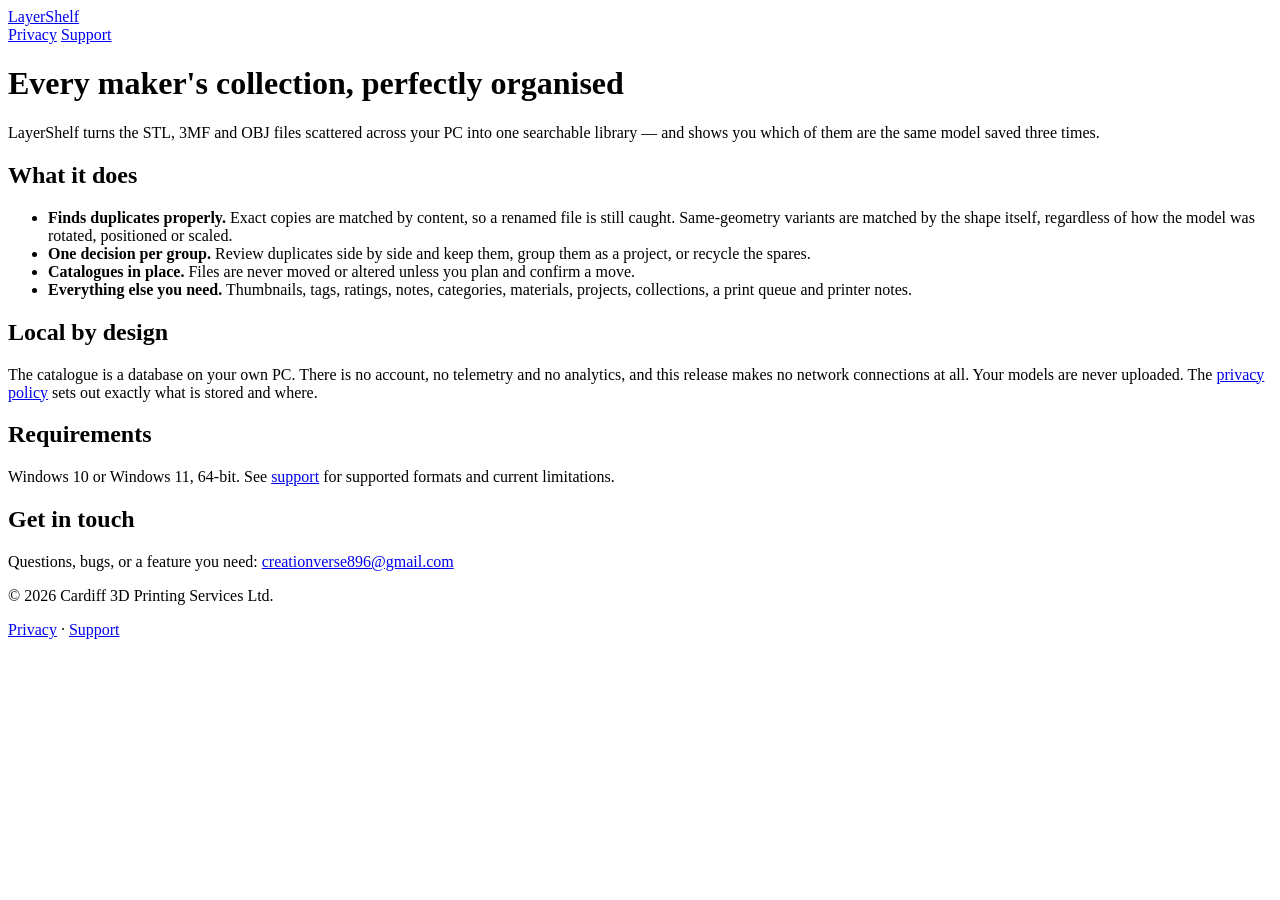
==== index.html @ f925137b "Create index.html" ====
<!DOCTYPE html>
<html lang="en-GB">
<head>
<meta charset="utf-8">
<meta name="viewport" content="width=device-width, initial-scale=1">
<title>LayerShelf — every maker's collection perfectly organised</title>
<meta name="description" content="LayerShelf catalogues the 3D print models already on your PC: searchable, with duplicate and same-geometry detection. Local only, no account, no uploads.">
<link rel="stylesheet" href="styles.css">
</head>
<body>
<header class="site">
  <div class="wrap">
    <a class="brand" href="index.html">LayerShelf</a>
    <nav>
      <a href="privacy.html">Privacy</a>
      <a href="support.html">Support</a>
    </nav>
  </div>
</header>

<main class="wrap">
  <h1>Every maker's collection, perfectly organised</h1>
  <p class="lede">LayerShelf turns the STL, 3MF and OBJ files scattered across your PC into one searchable
    library — and shows you which of them are the same model saved three times.</p>

  <h2>What it does</h2>
  <ul>
    <li><strong>Finds duplicates properly.</strong> Exact copies are matched by content, so a renamed file is
      still caught. Same-geometry variants are matched by the shape itself, regardless of how the model was
      rotated, positioned or scaled.</li>
    <li><strong>One decision per group.</strong> Review duplicates side by side and keep them, group them as a
      project, or recycle the spares.</li>
    <li><strong>Catalogues in place.</strong> Files are never moved or altered unless you plan and confirm a move.</li>
    <li><strong>Everything else you need.</strong> Thumbnails, tags, ratings, notes, categories, materials,
      projects, collections, a print queue and printer notes.</li>
  </ul>

  <h2>Local by design</h2>
  <p>The catalogue is a database on your own PC. There is no account, no telemetry and no analytics, and this
    release makes no network connections at all. Your models are never uploaded.
    The <a href="privacy.html">privacy policy</a> sets out exactly what is stored and where.</p>

  <h2>Requirements</h2>
  <p>Windows 10 or Windows 11, 64-bit. See <a href="support.html">support</a> for supported formats and current
    limitations.</p>

  <h2>Get in touch</h2>
  <p>Questions, bugs, or a feature you need: <a href="mailto:creationverse896@gmail.com">creationverse896@gmail.com</a></p>
</main>

<footer class="site">
  <div class="wrap">
    <p>© 2026 Cardiff 3D Printing Services Ltd.</p>
    <p><a href="privacy.html">Privacy</a> · <a href="support.html">Support</a></p>
  </div>
</footer>
</body>
</html>
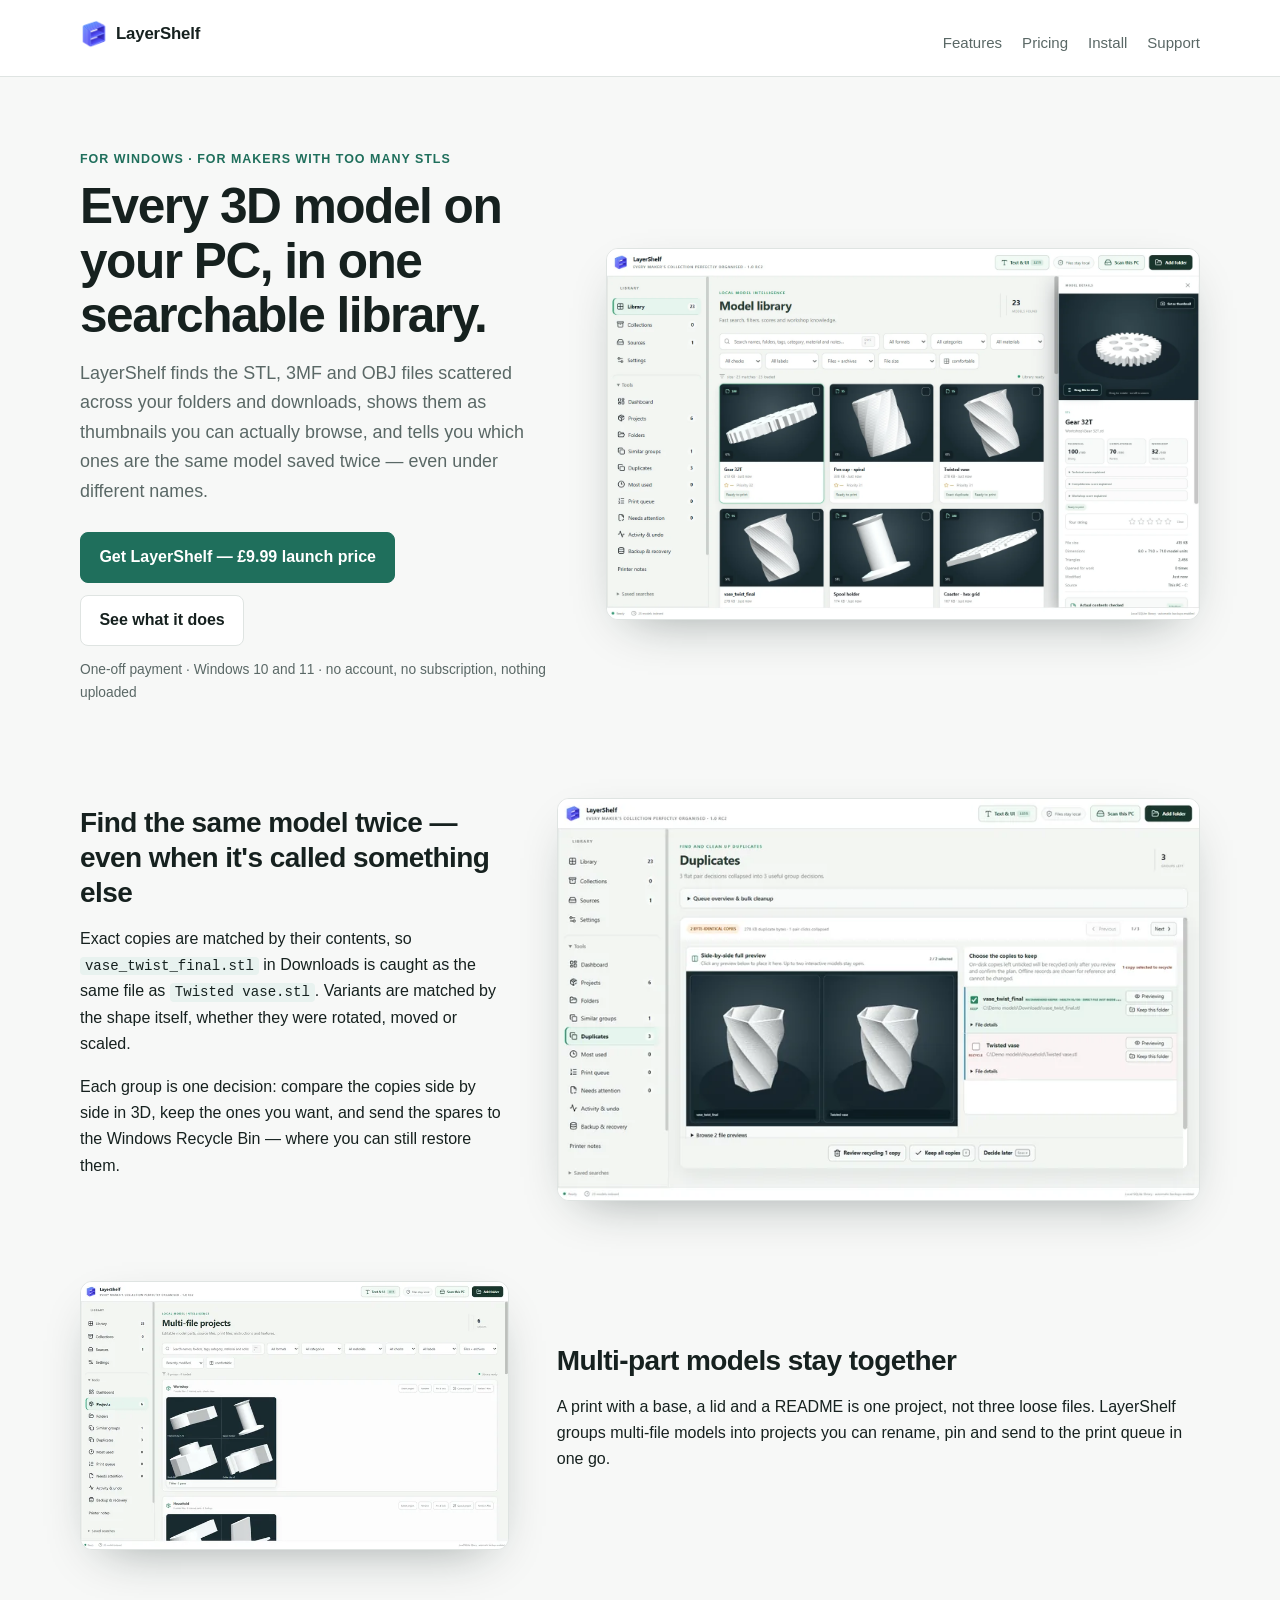
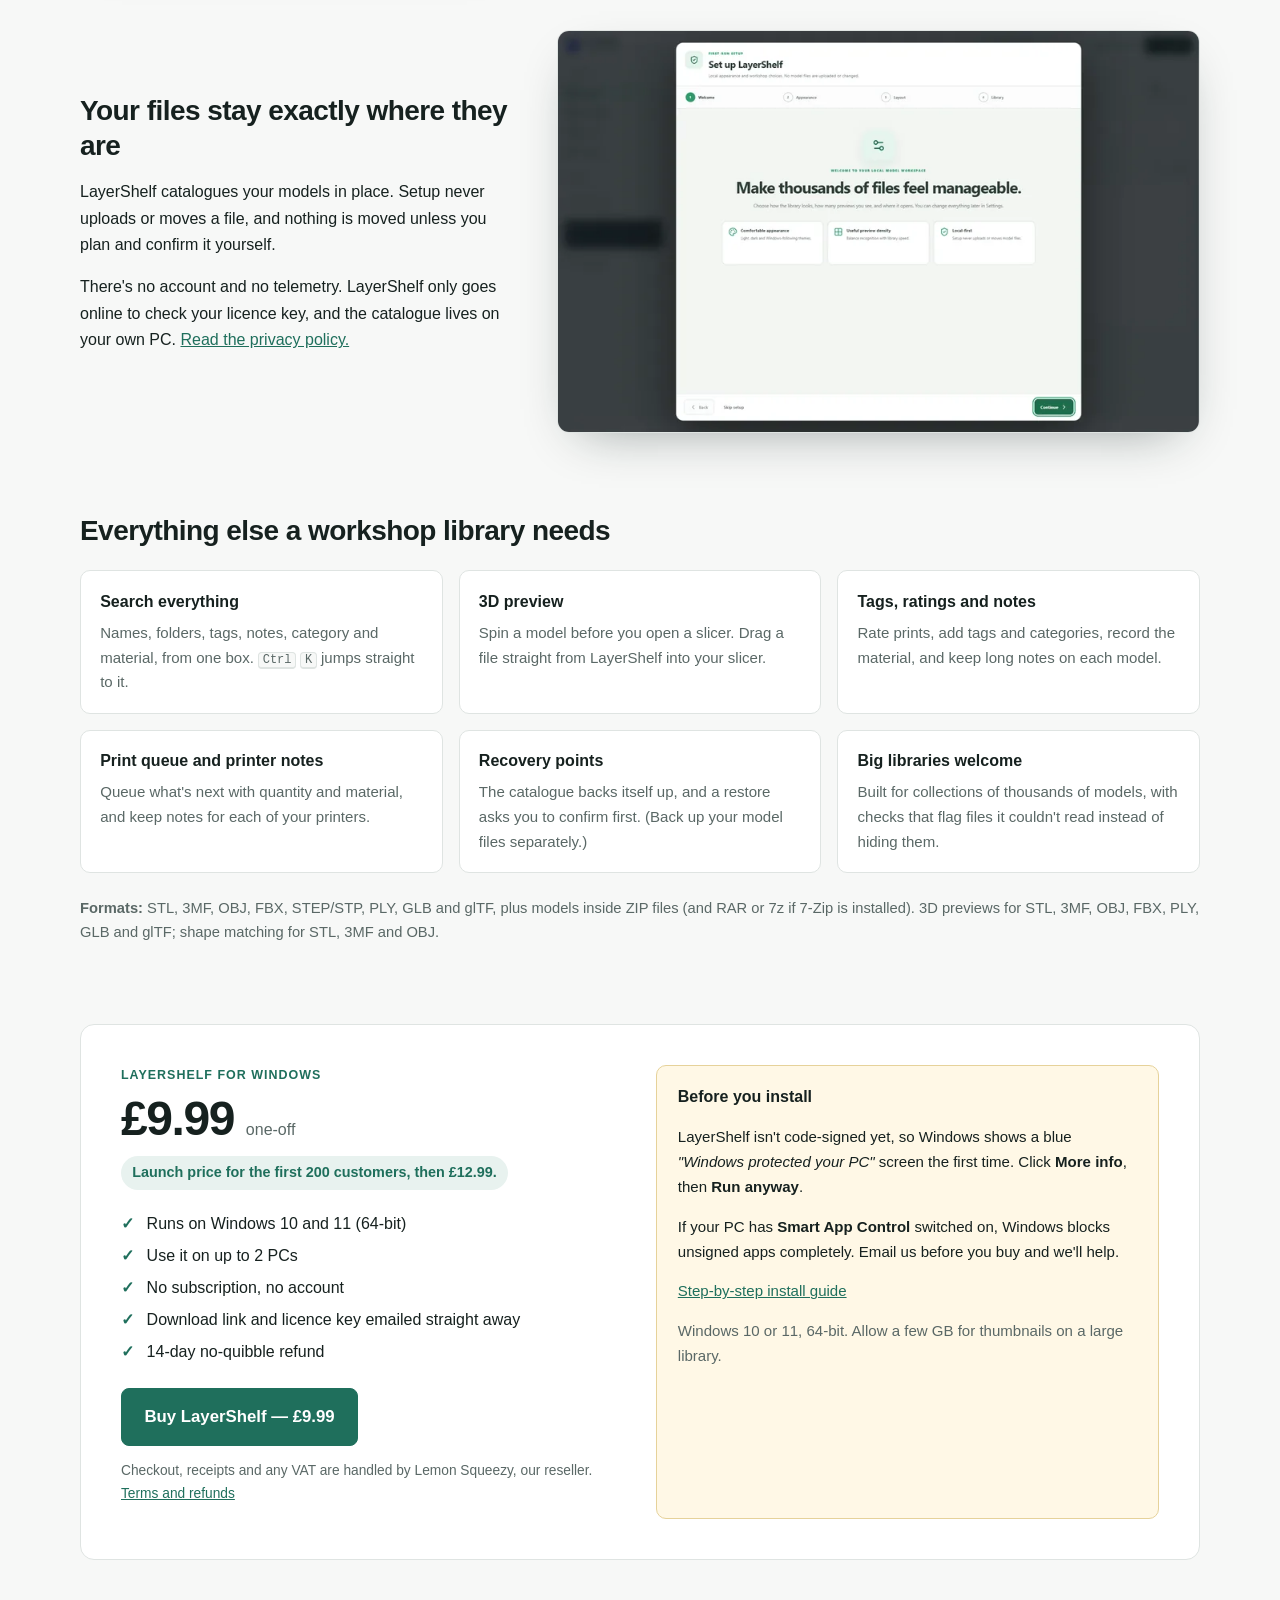
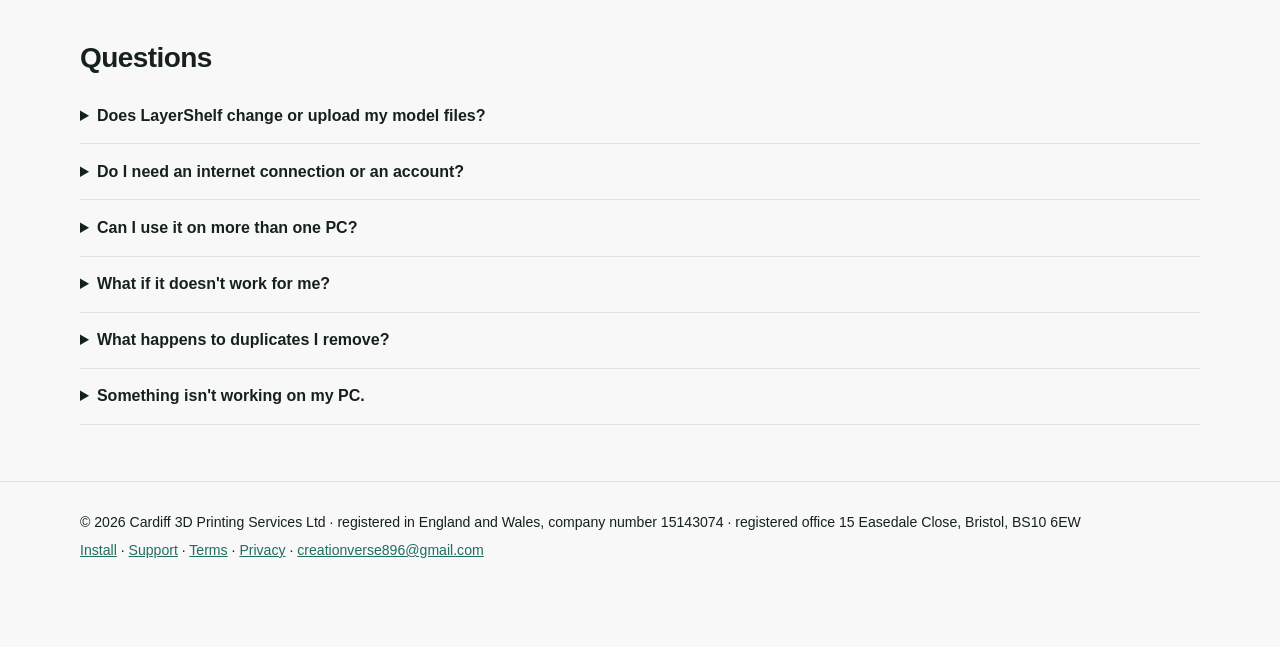
==== commit fb9d196c: "Launch site for selling LayerShelf through Lemon Squeezy - Landing page redesign with screenshots, f" ====
--- a/index.html
+++ b/index.html
@@ -3,55 +3,165 @@
 <head>
 <meta charset="utf-8">
 <meta name="viewport" content="width=device-width, initial-scale=1">
-<title>LayerShelf — every maker's collection perfectly organised</title>
-<meta name="description" content="LayerShelf catalogues the 3D print models already on your PC: searchable, with duplicate and same-geometry detection. Local only, no account, no uploads.">
+<title>LayerShelf — every maker's collection, perfectly organised</title>
+<meta name="description" content="LayerShelf turns the STL, 3MF and OBJ files scattered across your Windows PC into one searchable library, and shows you which ones are the same model saved twice. Local only: no account, no uploads. One-off payment: £9.99 launch price for the first 200 customers, then £12.99.">
+<meta property="og:title" content="LayerShelf — every maker's collection, perfectly organised">
+<meta property="og:description" content="One searchable library for every 3D model on your PC. Finds duplicates, even under different names. Local only, one-off £9.99 launch price.">
+<meta property="og:image" content="images/library.webp">
+<link rel="icon" href="images/favicon-32.png" type="image/png">
 <link rel="stylesheet" href="styles.css">
 </head>
-<body>
+<body class="landing">
 <header class="site">
-  <div class="wrap">
-    <a class="brand" href="index.html">LayerShelf</a>
+  <div class="wrap wide">
+    <a class="brand" href="index.html"><img src="images/icon-128.png" alt="" width="28" height="28"> LayerShelf</a>
     <nav>
-      <a href="privacy.html">Privacy</a>
+      <a href="#features">Features</a>
+      <a href="#pricing">Pricing</a>
+      <a href="install.html">Install</a>
       <a href="support.html">Support</a>
     </nav>
   </div>
 </header>
 
-<main class="wrap">
-  <h1>Every maker's collection, perfectly organised</h1>
-  <p class="lede">LayerShelf turns the STL, 3MF and OBJ files scattered across your PC into one searchable
-    library — and shows you which of them are the same model saved three times.</p>
+<main>
+  <section class="hero wrap wide">
+    <div class="hero-copy">
+      <p class="eyebrow">For Windows · for makers with too many STLs</p>
+      <h1>Every 3D model on your PC, in one searchable library.</h1>
+      <p class="lede">LayerShelf finds the STL, 3MF and OBJ files scattered across your folders and downloads, shows
+        them as thumbnails you can actually browse, and tells you which ones are the same model saved twice —
+        even under different names.</p>
+      <div class="cta-row">
+        <a class="button primary" href="#pricing">Get LayerShelf — £9.99 launch price</a>
+        <a class="button" href="#features">See what it does</a>
+      </div>
+      <p class="fine">One-off payment · Windows 10 and 11 · no account, no subscription, nothing uploaded</p>
+    </div>
+    <figure class="shot hero-shot">
+      <img src="images/library.webp" srcset="images/library-800.webp 800w, images/library.webp 1600w"
+        sizes="(max-width: 900px) 100vw, 1100px" width="1600" height="1000"
+        alt="The LayerShelf library: a grid of 3D model thumbnails with a details panel showing a 3D preview of a gear and its quality scores">
+    </figure>
+  </section>
 
-  <h2>What it does</h2>
-  <ul>
-    <li><strong>Finds duplicates properly.</strong> Exact copies are matched by content, so a renamed file is
-      still caught. Same-geometry variants are matched by the shape itself, regardless of how the model was
-      rotated, positioned or scaled.</li>
-    <li><strong>One decision per group.</strong> Review duplicates side by side and keep them, group them as a
-      project, or recycle the spares.</li>
-    <li><strong>Catalogues in place.</strong> Files are never moved or altered unless you plan and confirm a move.</li>
-    <li><strong>Everything else you need.</strong> Thumbnails, tags, ratings, notes, categories, materials,
-      projects, collections, a print queue and printer notes.</li>
-  </ul>
+  <section id="features" class="feature wrap wide">
+    <div class="feature-copy">
+      <h2>Find the same model twice — even when it's called something else</h2>
+      <p>Exact copies are matched by their contents, so <code>vase_twist_final.stl</code> in Downloads is caught as
+        the same file as <code>Twisted vase.stl</code>. Variants are matched by the shape itself, whether they were
+        rotated, moved or scaled.</p>
+      <p>Each group is one decision: compare the copies side by side in 3D, keep the ones you want, and send the
+        spares to the Windows Recycle Bin — where you can still restore them.</p>
+    </div>
+    <figure class="shot">
+      <img src="images/duplicates-800.webp" srcset="images/duplicates-800.webp 800w, images/duplicates.webp 1600w"
+        sizes="(max-width: 900px) 100vw, 640px" width="1600" height="1000" loading="lazy"
+        alt="The Duplicates view comparing two identical twisted vases side by side, with one copy marked to keep and one to recycle">
+    </figure>
+  </section>
 
-  <h2>Local by design</h2>
-  <p>The catalogue is a database on your own PC. There is no account, no telemetry and no analytics, and this
-    release makes no network connections at all. Your models are never uploaded.
-    The <a href="privacy.html">privacy policy</a> sets out exactly what is stored and where.</p>
+  <section class="feature flip wrap wide">
+    <div class="feature-copy">
+      <h2>Multi-part models stay together</h2>
+      <p>A print with a base, a lid and a README is one project, not three loose files. LayerShelf groups
+        multi-file models into projects you can rename, pin and send to the print queue in one go.</p>
+    </div>
+    <figure class="shot">
+      <img src="images/projects-800.webp" srcset="images/projects-800.webp 800w, images/projects.webp 1600w"
+        sizes="(max-width: 900px) 100vw, 640px" width="1600" height="1000" loading="lazy"
+        alt="The Projects view showing a Workshop project with thumbnails of a filament clip, spool holder, knob and cable clip">
+    </figure>
+  </section>
 
-  <h2>Requirements</h2>
-  <p>Windows 10 or Windows 11, 64-bit. See <a href="support.html">support</a> for supported formats and current
-    limitations.</p>
+  <section class="feature wrap wide">
+    <div class="feature-copy">
+      <h2>Your files stay exactly where they are</h2>
+      <p>LayerShelf catalogues your models in place. Setup never uploads or moves a file, and nothing is moved
+        unless you plan and confirm it yourself.</p>
+      <p>There's no account and no telemetry. LayerShelf only goes online to check your licence key, and the
+        catalogue lives on your own PC. <a href="privacy.html">Read the privacy policy.</a></p>
+    </div>
+    <figure class="shot">
+      <img src="images/setup-800.webp" srcset="images/setup-800.webp 800w, images/setup.webp 1600w"
+        sizes="(max-width: 900px) 100vw, 640px" width="1600" height="1000" loading="lazy"
+        alt="LayerShelf's first-run setup: Make thousands of files feel manageable, with cards for appearance, preview density and local-first">
+    </figure>
+  </section>
 
-  <h2>Get in touch</h2>
-  <p>Questions, bugs, or a feature you need: <a href="mailto:creationverse896@gmail.com">creationverse896@gmail.com</a></p>
+  <section class="wrap wide">
+    <h2 class="section-title">Everything else a workshop library needs</h2>
+    <div class="grid">
+      <div class="card"><h3>Search everything</h3><p>Names, folders, tags, notes, category and material, from one box. <kbd>Ctrl</kbd> <kbd>K</kbd> jumps straight to it.</p></div>
+      <div class="card"><h3>3D preview</h3><p>Spin a model before you open a slicer. Drag a file straight from LayerShelf into your slicer.</p></div>
+      <div class="card"><h3>Tags, ratings and notes</h3><p>Rate prints, add tags and categories, record the material, and keep long notes on each model.</p></div>
+      <div class="card"><h3>Print queue and printer notes</h3><p>Queue what's next with quantity and material, and keep notes for each of your printers.</p></div>
+      <div class="card"><h3>Recovery points</h3><p>The catalogue backs itself up, and a restore asks you to confirm first. (Back up your model files separately.)</p></div>
+      <div class="card"><h3>Big libraries welcome</h3><p>Built for collections of thousands of models, with checks that flag files it couldn't read instead of hiding them.</p></div>
+    </div>
+    <p class="formats"><strong>Formats:</strong> STL, 3MF, OBJ, FBX, STEP/STP, PLY, GLB and glTF, plus models inside ZIP files
+      (and RAR or 7z if 7-Zip is installed). 3D previews for STL, 3MF, OBJ, FBX, PLY, GLB and glTF; shape matching for STL,
+      3MF and OBJ.</p>
+  </section>
+
+  <section id="pricing" class="wrap wide">
+    <div class="price-card">
+      <div>
+        <p class="eyebrow">LayerShelf for Windows</p>
+        <p class="price">£9.99 <span>one-off</span></p>
+        <p class="launch">Launch price for the first 200 customers, then £12.99.</p>
+        <ul class="ticks">
+          <li>Runs on Windows 10 and 11 (64-bit)</li>
+          <li>Use it on up to 2 PCs</li>
+          <li>No subscription, no account</li>
+          <li>Download link and licence key emailed straight away</li>
+          <li>14-day no-quibble refund</li>
+        </ul>
+        <a class="button primary big" href="https://layershelf.lemonsqueezy.com/checkout/buy/d1f06dba-b229-40c1-bb49-0395e0bc016d?checkout%5Bdiscount_code%5D=LAUNCH200" data-buy>Buy LayerShelf — £9.99</a>
+        <p class="fine">Checkout, receipts and any VAT are handled by Lemon Squeezy, our reseller.
+          <a href="terms.html">Terms and refunds</a></p>
+      </div>
+      <div class="note">
+        <h3>Before you install</h3>
+        <p>LayerShelf isn't code-signed yet, so Windows shows a blue <em>"Windows protected your PC"</em> screen the
+          first time. Click <strong>More info</strong>, then <strong>Run anyway</strong>.</p>
+        <p>If your PC has <strong>Smart App Control</strong> switched on, Windows blocks unsigned apps completely.
+          Email us before you buy and we'll help.</p>
+        <p><a href="install.html">Step-by-step install guide</a></p>
+        <p class="fine">Windows 10 or 11, 64-bit. Allow a few GB for thumbnails on a large library.</p>
+      </div>
+    </div>
+  </section>
+
+  <section class="wrap wide faq">
+    <h2 class="section-title">Questions</h2>
+    <details><summary>Does LayerShelf change or upload my model files?</summary>
+      <p>No. Scanning only reads your files. Nothing is uploaded, and nothing is moved or recycled unless you
+        review and confirm it.</p></details>
+    <details><summary>Do I need an internet connection or an account?</summary>
+      <p>There's no account or sign-in. LayerShelf needs the internet only to check your licence key: once when
+        you activate it, then a one-click check every 30 days. Everything else works offline.</p></details>
+    <details><summary>Can I use it on more than one PC?</summary>
+      <p>Yes, on up to 2 PCs at a time. To move to a new PC, deactivate the old one in the app first. See the
+        <a href="install.html">install guide</a>.</p></details>
+    <details><summary>What if it doesn't work for me?</summary>
+      <p>Ask within 14 days for a full refund. Just reply to your receipt email. See
+        <a href="terms.html">terms and refunds</a>.</p></details>
+    <details><summary>What happens to duplicates I remove?</summary>
+      <p>They go to the Windows Recycle Bin, so you can restore them from there until you empty it.</p></details>
+    <details><summary>Something isn't working on my PC.</summary>
+      <p>Email <a href="mailto:creationverse896@gmail.com">creationverse896@gmail.com</a> — a real person reads
+        it. See the <a href="support.html">support page</a> for what to include.</p></details>
+  </section>
 </main>
 
 <footer class="site">
-  <div class="wrap">
-    <p>© 2026 Cardiff 3D Printing Services Ltd.</p>
-    <p><a href="privacy.html">Privacy</a> · <a href="support.html">Support</a></p>
+  <div class="wrap wide">
+    <p>© 2026 Cardiff 3D Printing Services Ltd · registered in England and Wales, company number 15143074 ·
+      registered office 15 Easedale Close, Bristol, BS10 6EW</p>
+    <p><a href="install.html">Install</a> · <a href="support.html">Support</a> · <a href="terms.html">Terms</a> ·
+      <a href="privacy.html">Privacy</a> ·
+      <a href="mailto:creationverse896@gmail.com">creationverse896@gmail.com</a></p>
   </div>
 </footer>
 </body>
--- a/styles.css
+++ b/styles.css
@@ -0,0 +1,139 @@
+/* Shared styling for the LayerShelf public pages. Self-contained: no external
+   fonts or scripts, so the pages work on any static host and keep loading if a
+   CDN is blocked. */
+:root {
+  --bg: #f7f8f7;
+  --surface: #ffffff;
+  --text: #16211f;
+  --muted: #5a6866;
+  --line: #dfe4e2;
+  --accent: #1f6f5c;
+  --on-accent: #ffffff;
+  --accent-soft: #e8f2ef;
+  --warn-bg: #fff8e6;
+  --warn-line: #e6d29a;
+}
+@media (prefers-color-scheme: dark) {
+  :root:not([data-theme="light"]) {
+    --bg: #0f1719;
+    --surface: #16211f;
+    --text: #e8efec;
+    --muted: #9bada9;
+    --line: #253330;
+    --accent: #5fbfa3;
+    --on-accent: #0f1719;
+    --accent-soft: #142823;
+    --warn-bg: #241f10;
+    --warn-line: #4d4326;
+  }
+}
+:root[data-theme="dark"] {
+  --bg: #0f1719;
+  --surface: #16211f;
+  --text: #e8efec;
+  --muted: #9bada9;
+  --line: #253330;
+  --accent: #5fbfa3;
+  --on-accent: #0f1719;
+  --accent-soft: #142823;
+  --warn-bg: #241f10;
+  --warn-line: #4d4326;
+}
+
+* { box-sizing: border-box; }
+html { -webkit-text-size-adjust: 100%; }
+body {
+  margin: 0;
+  background: var(--bg);
+  color: var(--text);
+  font: 16px/1.65 -apple-system, BlinkMacSystemFont, "Segoe UI", Roboto, Helvetica, Arial, sans-serif;
+}
+.wrap { max-width: 44rem; margin: 0 auto; padding: 0 16px 5rem; }
+
+header.site {
+  border-bottom: 1px solid var(--line);
+  background: var(--surface);
+  margin-bottom: 2.5rem;
+}
+header.site .wrap { padding-top: 1.25rem; padding-bottom: 1.25rem; display: flex; gap: 1rem; align-items: baseline; flex-wrap: wrap; }
+header.site a.brand { font-weight: 650; color: var(--text); text-decoration: none; font-size: 1.05rem; letter-spacing: -0.01em; }
+header.site nav { margin-left: auto; display: flex; gap: 1.25rem; }
+header.site nav a { color: var(--muted); text-decoration: none; font-size: 0.94rem; }
+header.site nav a:hover, header.site nav a:focus { color: var(--accent); text-decoration: underline; }
+
+h1 { font-size: 1.85rem; line-height: 1.25; letter-spacing: -0.02em; margin: 0 0 0.4rem; }
+h2 { font-size: 1.2rem; margin: 2.4rem 0 0.6rem; letter-spacing: -0.01em; }
+h3 { font-size: 1rem; margin: 1.6rem 0 0.4rem; }
+p, li { color: var(--text); }
+a { color: var(--accent); }
+.lede { color: var(--muted); font-size: 1.05rem; margin-top: 0; }
+.updated { color: var(--muted); font-size: 0.88rem; margin: 0 0 2rem; }
+
+table { border-collapse: collapse; width: 100%; margin: 1rem 0; font-size: 0.94rem; display: block; overflow-x: auto; }
+th, td { text-align: left; padding: 0.55rem 0.7rem; border-bottom: 1px solid var(--line); vertical-align: top; }
+th { color: var(--muted); font-weight: 600; white-space: nowrap; }
+code { background: var(--accent-soft); padding: 0.1em 0.35em; border-radius: 4px; font-size: 0.88em; font-family: ui-monospace, "Cascadia Mono", Consolas, monospace; word-break: break-word; }
+
+.callout {
+  background: var(--surface);
+  border: 1px solid var(--line);
+  border-left: 3px solid var(--accent);
+  border-radius: 6px;
+  padding: 0.9rem 1.1rem;
+  margin: 1.5rem 0;
+}
+.callout p:first-child { margin-top: 0; }
+.callout p:last-child { margin-bottom: 0; }
+.todo { background: var(--warn-bg); border: 1px solid var(--warn-line); border-left-width: 3px; }
+
+footer.site { border-top: 1px solid var(--line); margin-top: 3.5rem; padding-top: 1.5rem; color: var(--muted); font-size: 0.88rem; }
+footer.site p { margin: 0.3rem 0; }
+
+/* Landing page */
+.wrap.wide { max-width: 72rem; }
+header.site a.brand { display: inline-flex; align-items: center; gap: 0.5rem; }
+header.site a.brand img { border-radius: 6px; }
+.landing main > section { padding-bottom: 0; }
+.eyebrow { color: var(--accent); font-size: 0.78rem; font-weight: 650; letter-spacing: 0.08em; text-transform: uppercase; margin: 0 0 0.6rem; }
+.hero { display: grid; gap: 2.5rem; padding-top: 1rem; }
+.hero h1 { font-size: clamp(2rem, 4.2vw, 3.1rem); line-height: 1.1; letter-spacing: -0.03em; margin-bottom: 1rem; max-width: 18ch; }
+.hero .lede { font-size: 1.12rem; max-width: 40rem; }
+.cta-row { display: flex; flex-wrap: wrap; gap: 0.75rem; margin: 1.6rem 0 0.8rem; }
+.button { display: inline-block; padding: 0.7rem 1.15rem; border-radius: 8px; border: 1px solid var(--line); background: var(--surface); color: var(--text); font-weight: 600; text-decoration: none; }
+.button:hover, .button:focus-visible { border-color: var(--accent); }
+.button.primary { background: var(--accent); border-color: var(--accent); color: var(--on-accent); }
+.button.primary:hover, .button.primary:focus-visible { filter: brightness(1.08); }
+.button.big { padding: 0.9rem 1.4rem; font-size: 1.05rem; margin-top: 0.4rem; }
+.fine { color: var(--muted); font-size: 0.86rem; }
+.shot { margin: 0; border-radius: 12px; overflow: hidden; border: 1px solid var(--line); background: var(--surface); box-shadow: 0 18px 50px -24px rgba(16, 33, 31, 0.45); }
+.shot img { display: block; width: 100%; height: auto; }
+.feature { display: grid; gap: 1.5rem 3rem; align-items: center; margin-top: 5rem; }
+.feature h2, .section-title { font-size: clamp(1.35rem, 2.4vw, 1.75rem); line-height: 1.25; letter-spacing: -0.02em; margin: 0 0 0.8rem; }
+.section-title { margin-top: 5rem; }
+.grid { display: grid; gap: 1rem; grid-template-columns: repeat(auto-fit, minmax(15rem, 1fr)); margin-top: 1.4rem; }
+.card { background: var(--surface); border: 1px solid var(--line); border-radius: 10px; padding: 1.1rem 1.2rem; }
+.card h3 { margin: 0 0 0.35rem; }
+.card p { margin: 0; color: var(--muted); font-size: 0.94rem; }
+kbd { font: 0.8em ui-monospace, "Cascadia Mono", Consolas, monospace; border: 1px solid var(--line); border-bottom-width: 2px; border-radius: 4px; padding: 0 0.3em; background: var(--bg); }
+.formats { color: var(--muted); font-size: 0.92rem; margin-top: 1.4rem; }
+.price-card { display: grid; gap: 2rem; margin-top: 5rem; background: var(--surface); border: 1px solid var(--line); border-radius: 14px; padding: 2rem; }
+.price { font-size: 3rem; font-weight: 700; letter-spacing: -0.03em; margin: 0.2rem 0 0.8rem; line-height: 1; }
+.price span { font-size: 1rem; font-weight: 500; color: var(--muted); letter-spacing: 0; }
+.launch { display: inline-block; margin: 0 0 1rem; padding: 0.3rem 0.7rem; border-radius: 999px; background: var(--accent-soft); color: var(--accent); font-size: 0.9rem; font-weight: 600; }
+.ticks { list-style: none; padding: 0; margin: 0 0 1rem; }
+.ticks li { padding-left: 1.6rem; position: relative; margin: 0.35rem 0; }
+.ticks li::before { content: "✓"; position: absolute; left: 0; color: var(--accent); font-weight: 700; }
+.note { background: var(--warn-bg); border: 1px solid var(--warn-line); border-radius: 10px; padding: 1.1rem 1.3rem; }
+.note h3 { margin-top: 0; }
+.note p { font-size: 0.94rem; }
+.faq details { border-bottom: 1px solid var(--line); padding: 0.9rem 0; }
+.faq summary { cursor: pointer; font-weight: 600; }
+.faq details p { margin: 0.6rem 0 0; color: var(--muted); }
+
+@media (min-width: 900px) {
+  .hero { grid-template-columns: minmax(0, 0.9fr) minmax(0, 1.1fr); align-items: center; padding-top: 2rem; }
+  .feature { grid-template-columns: minmax(0, 0.8fr) minmax(0, 1.2fr); }
+  .feature.flip .feature-copy { order: 2; }
+  .price-card { grid-template-columns: 1fr 1fr; padding: 2.5rem; }
+  .grid { grid-template-columns: repeat(3, minmax(0, 1fr)); }
+}
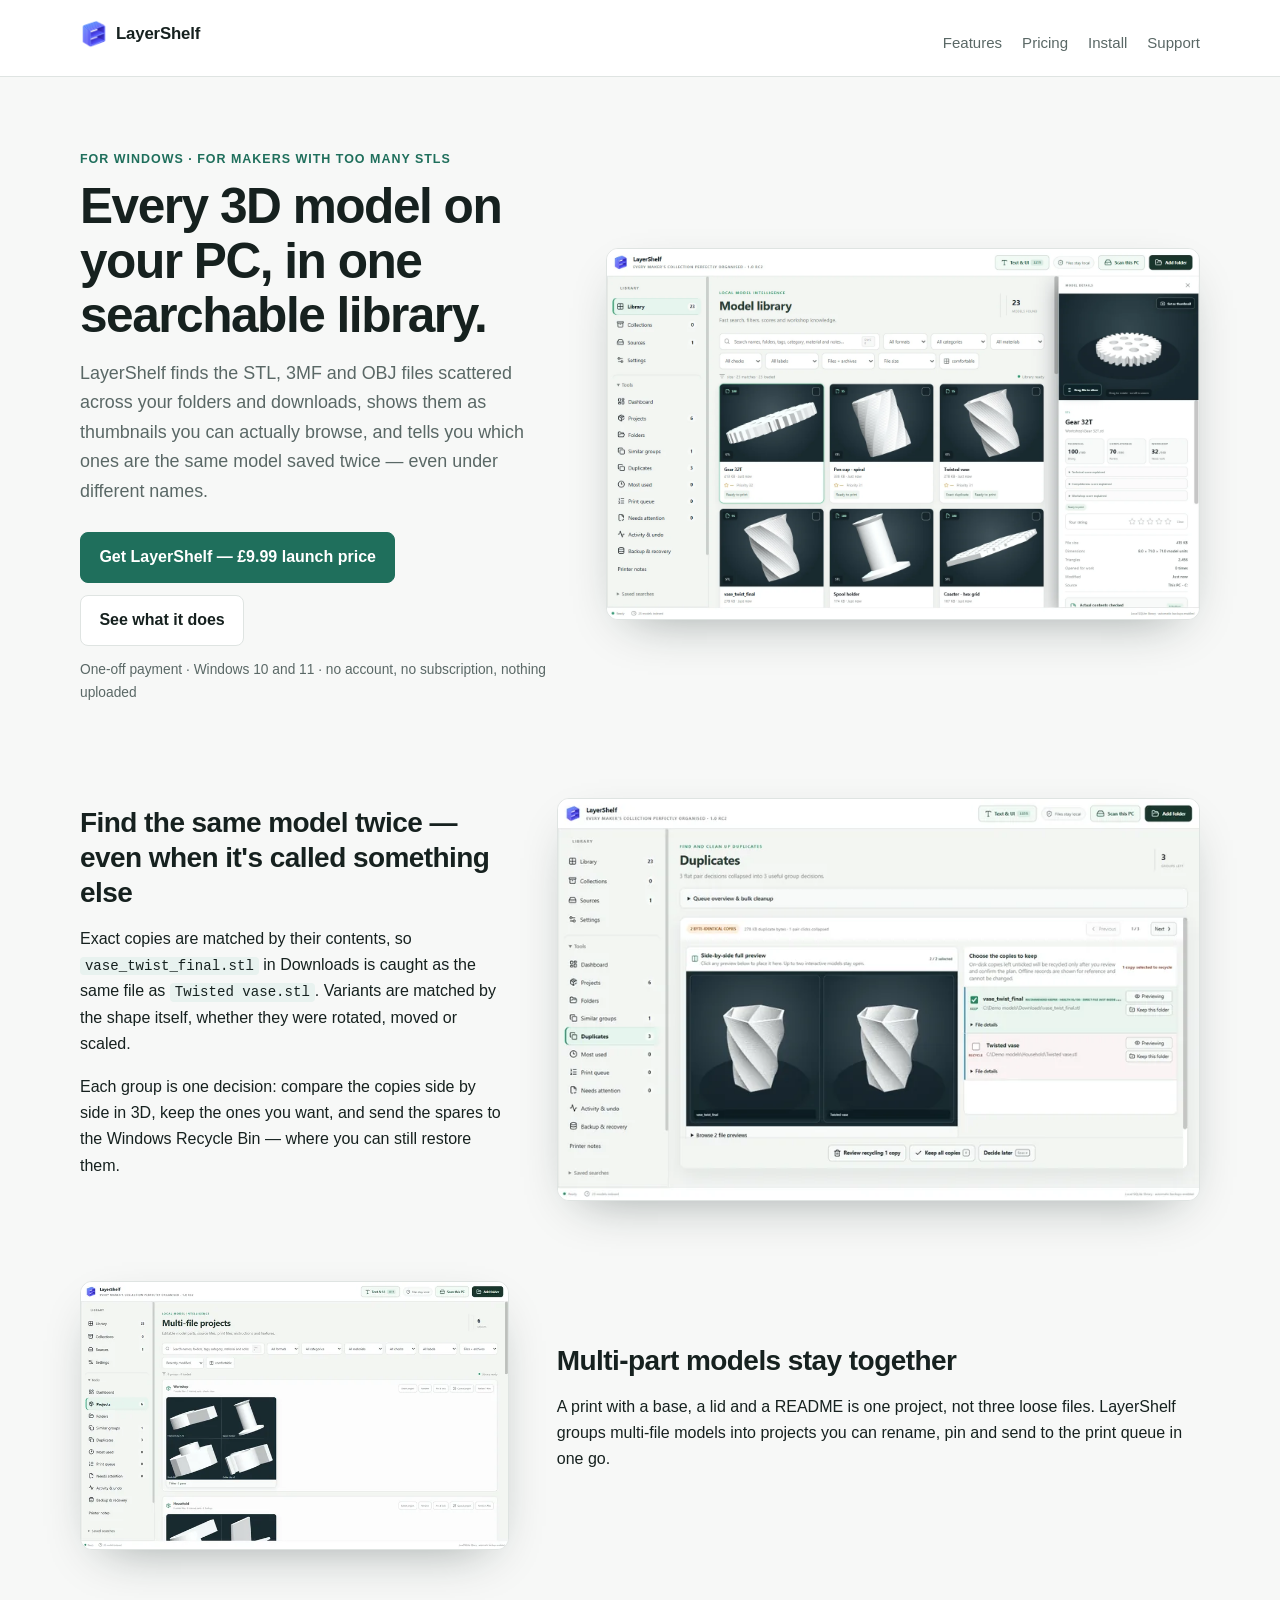
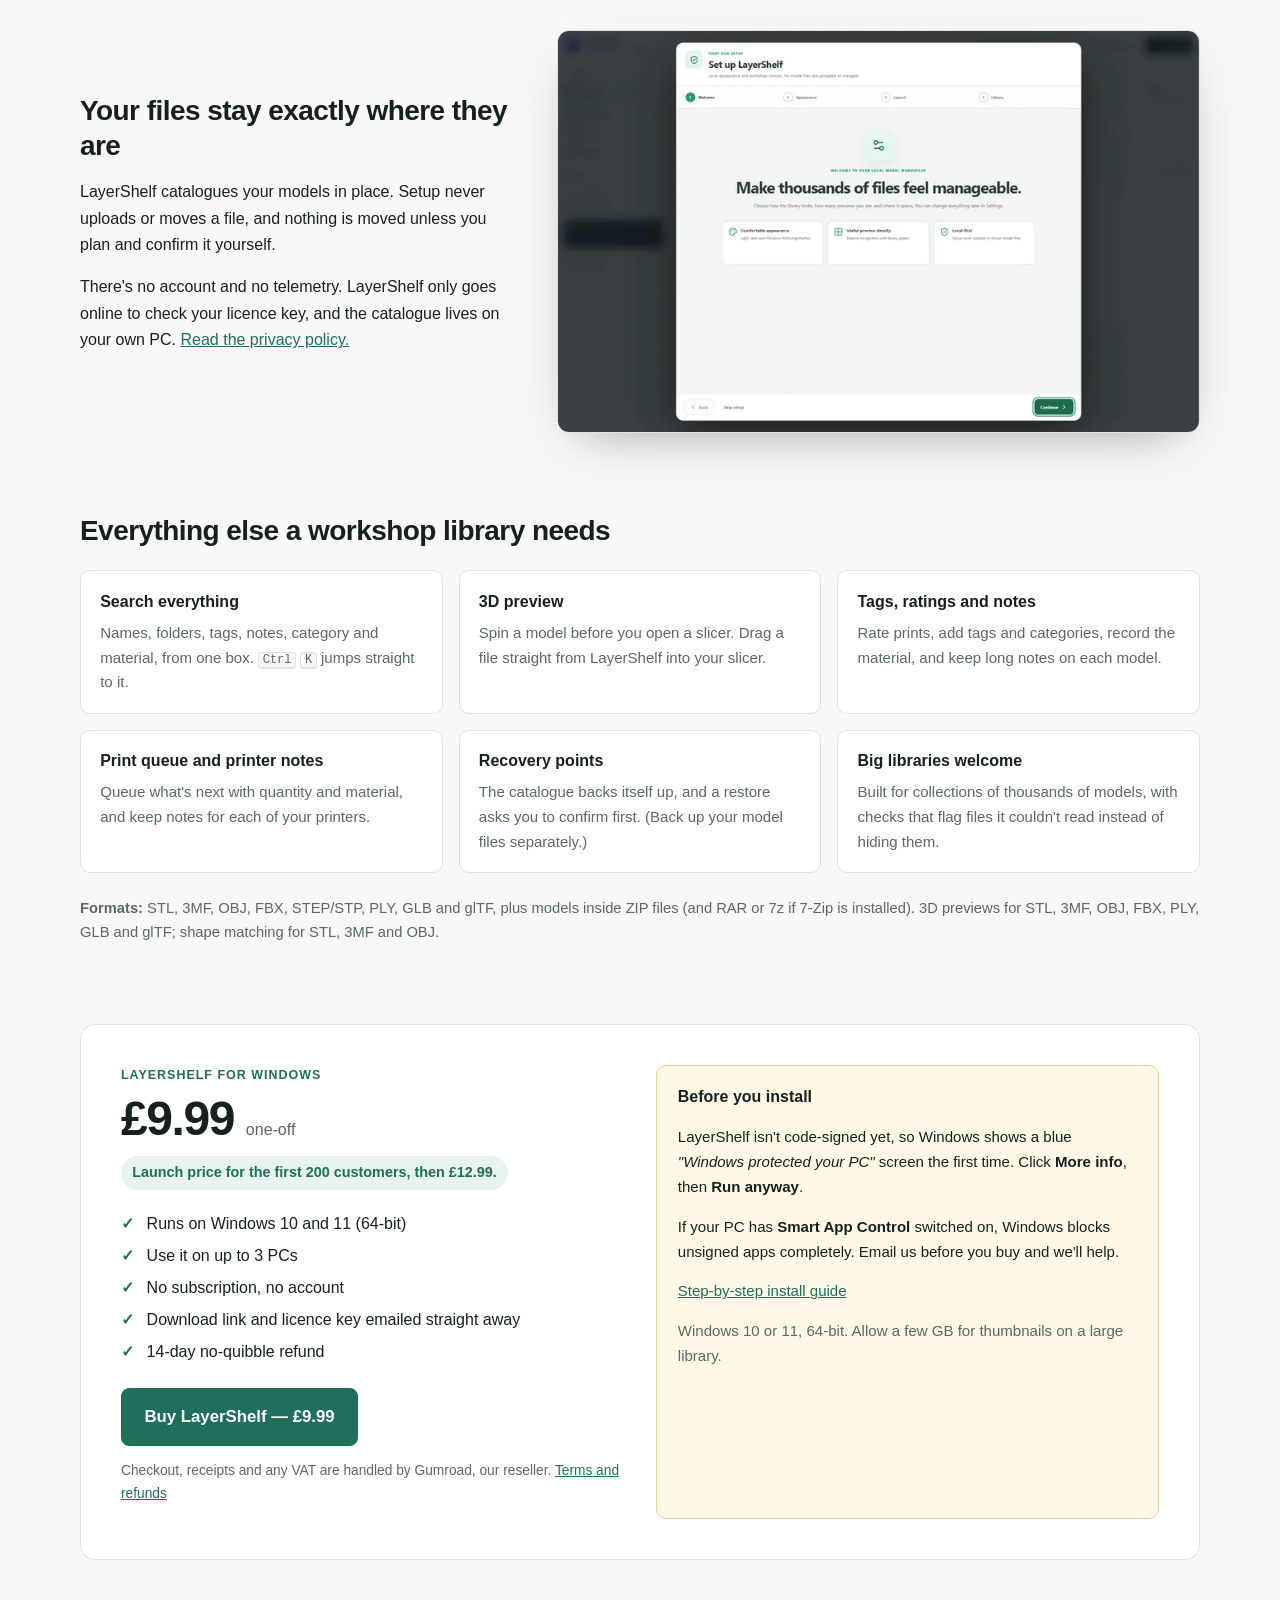
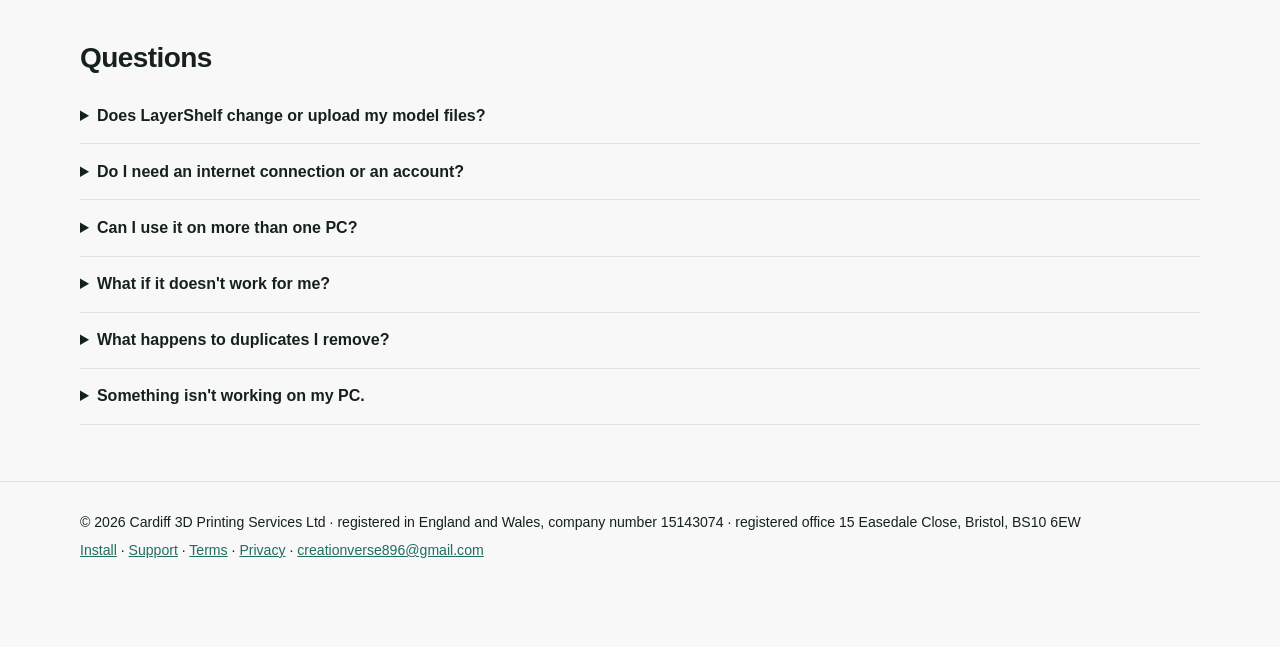
==== commit 6e46c27b: "Sell LayerShelf through Gumroad instead of Lemon Squeezy Lemon Squeezy stopped accepting new stores," ====
--- a/index.html
+++ b/index.html
@@ -112,13 +112,13 @@
         <p class="launch">Launch price for the first 200 customers, then £12.99.</p>
         <ul class="ticks">
           <li>Runs on Windows 10 and 11 (64-bit)</li>
-          <li>Use it on up to 2 PCs</li>
+          <li>Use it on up to 3 PCs</li>
           <li>No subscription, no account</li>
           <li>Download link and licence key emailed straight away</li>
           <li>14-day no-quibble refund</li>
         </ul>
-        <a class="button primary big" href="https://layershelf.lemonsqueezy.com/checkout/buy/d1f06dba-b229-40c1-bb49-0395e0bc016d?checkout%5Bdiscount_code%5D=LAUNCH200" data-buy>Buy LayerShelf — £9.99</a>
-        <p class="fine">Checkout, receipts and any VAT are handled by Lemon Squeezy, our reseller.
+        <a class="button primary big" href="https://creationverse.gumroad.com/l/layershelf/LAUNCH200" data-buy>Buy LayerShelf — £9.99</a>
+        <p class="fine">Checkout, receipts and any VAT are handled by Gumroad, our reseller.
           <a href="terms.html">Terms and refunds</a></p>
       </div>
       <div class="note">
@@ -140,9 +140,10 @@
         review and confirm it.</p></details>
     <details><summary>Do I need an internet connection or an account?</summary>
       <p>There's no account or sign-in. LayerShelf needs the internet only to check your licence key: once when
-        you activate it, then a one-click check every 30 days. Everything else works offline.</p></details>
+        you activate it, then by itself about once a day while you're online. Offline, it keeps working for 30
+        days from the last check. Everything else works offline.</p></details>
     <details><summary>Can I use it on more than one PC?</summary>
-      <p>Yes, on up to 2 PCs at a time. To move to a new PC, deactivate the old one in the app first. See the
+      <p>Yes, on up to 3 PCs. Replacing a PC and used all 3? Email us and we'll reset your key. See the
         <a href="install.html">install guide</a>.</p></details>
     <details><summary>What if it doesn't work for me?</summary>
       <p>Ask within 14 days for a full refund. Just reply to your receipt email. See
